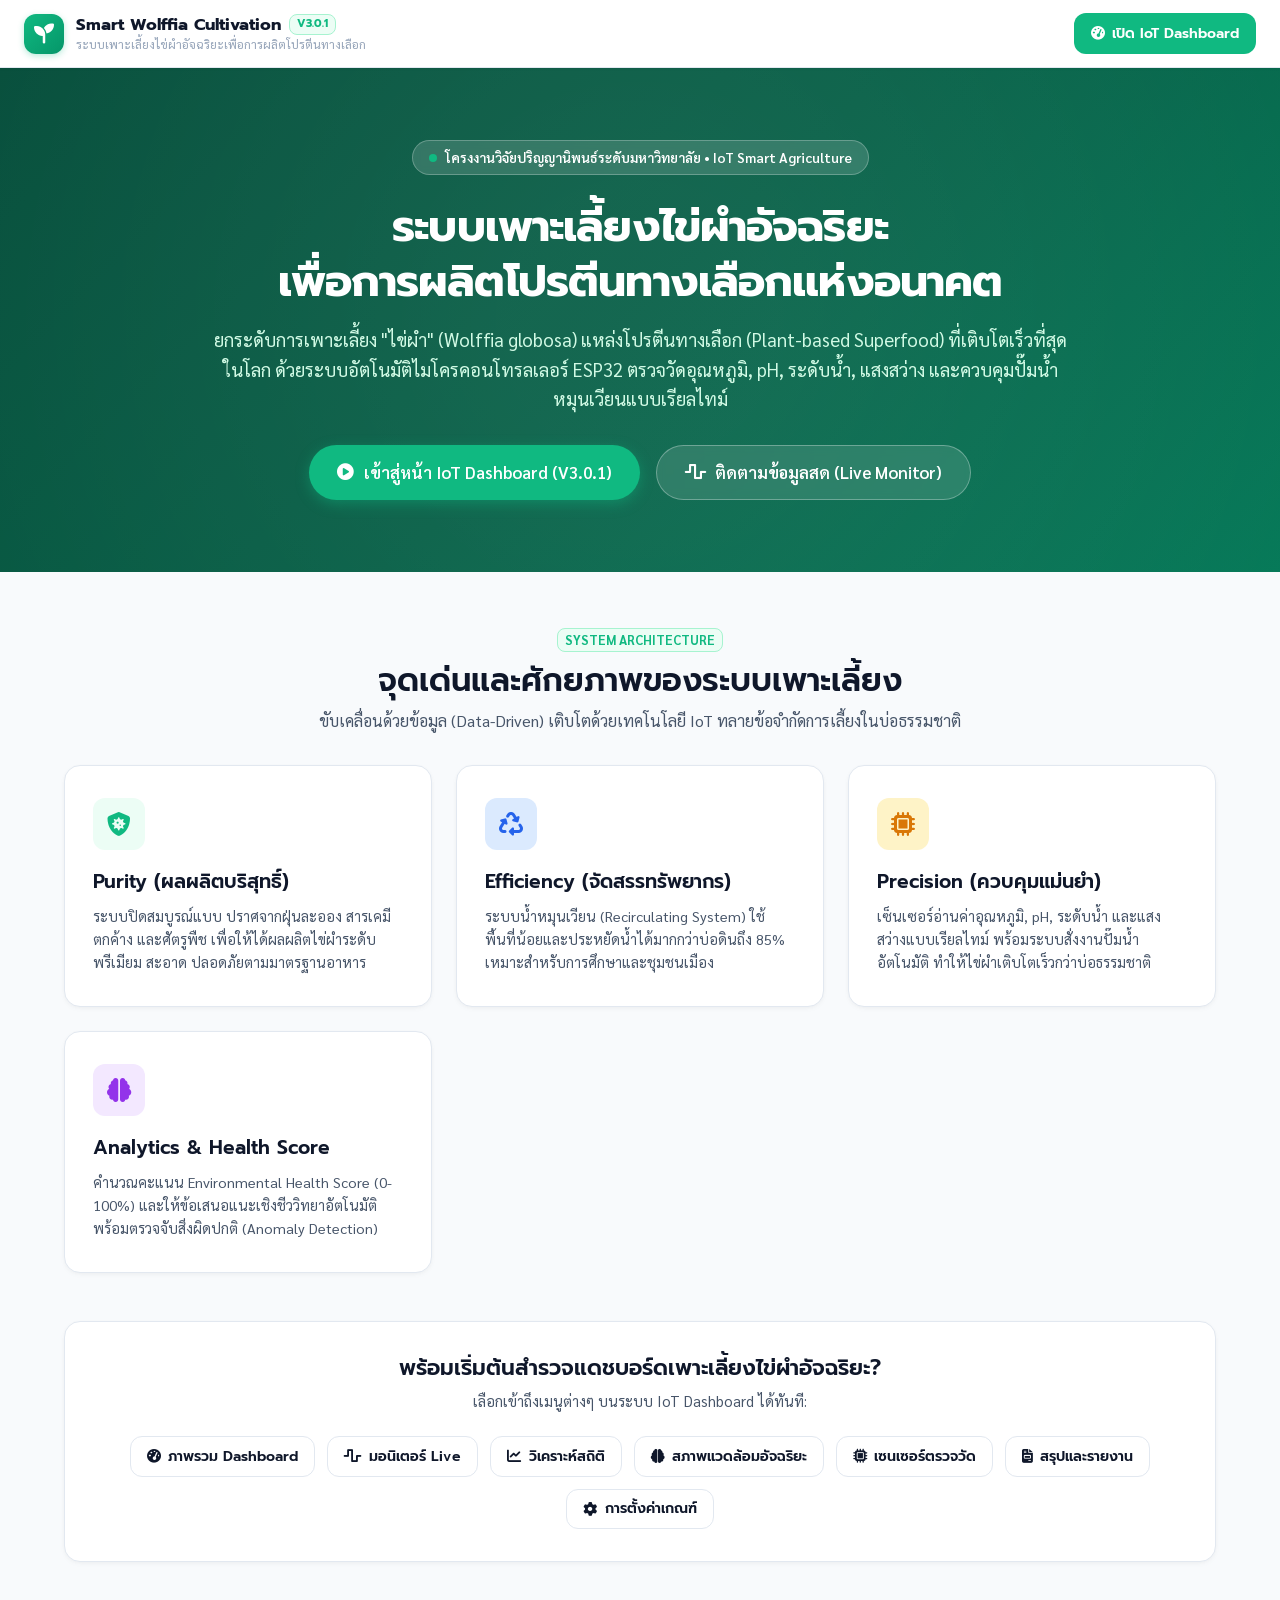
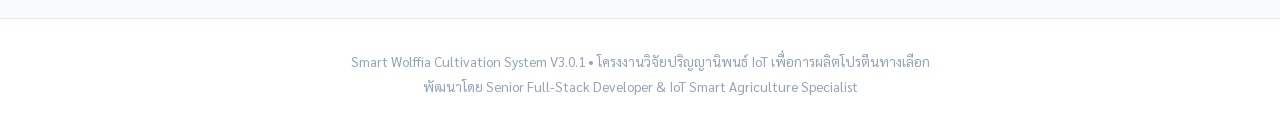
==== index.html @ 6525735d "Add files via upload" ====
<!DOCTYPE html>
<html lang="th">
<head>
  <meta charset="UTF-8">
  <meta name="viewport" content="width=device-width, initial-scale=1.0">
  <title>ระบบเพาะเลี้ยงไข่ผำอัจฉริยะ - Smart Wolffia Cultivation V3.0.1</title>
  <meta name="description" content="ระบบเพาะเลี้ยงไข่ผำอัจฉริยะเพื่อการผลิตโปรตีนทางเลือกแห่งอนาคต โครงงานวิจัยปริญญานิพนธ์ IoT Smart Agriculture">
  
  <!-- Google Fonts: Prompt & Sarabun -->
  <link rel="preconnect" href="https://fonts.googleapis.com">
  <link rel="preconnect" href="https://fonts.gstatic.com" crossorigin>
  <link href="https://fonts.googleapis.com/css2?family=Prompt:wght@300;400;500;600;700&family=Sarabun:wght@300;400;500;600;700&display=swap" rel="stylesheet">
  
  <!-- FontAwesome 6 Icons -->
  <link rel="stylesheet" href="https://cdnjs.cloudflare.com/ajax/libs/font-awesome/6.4.0/css/all.min.css">
  
  <!-- Stylesheets -->
  <link rel="stylesheet" href="styles.css">

  <style>
    .hero-banner {
      background: linear-gradient(135deg, #064e3b 0%, #065f46 50%, #047857 100%);
      color: white;
      padding: 4.5rem 1.5rem;
      text-align: center;
      position: relative;
      overflow: hidden;
    }
    .hero-banner::before {
      content: '';
      position: absolute;
      top: -50%;
      left: -50%;
      width: 200%;
      height: 200%;
      background: radial-gradient(circle, rgba(255,255,255,0.06) 10%, transparent 60%);
      pointer-events: none;
    }
    .hero-content {
      max-width: 860px;
      margin: 0 auto;
      position: relative;
      z-index: 2;
    }
    .hero-badge {
      display: inline-flex;
      align-items: center;
      gap: 0.5rem;
      padding: 0.4rem 1rem;
      border-radius: var(--radius-full);
      background: rgba(255, 255, 255, 0.15);
      backdrop-filter: blur(4px);
      font-size: 0.85rem;
      font-weight: 600;
      margin-bottom: 1.5rem;
      border: 1px solid rgba(255,255,255,0.25);
    }
    .hero-title {
      font-size: 2.75rem;
      font-weight: 700;
      color: white;
      line-height: 1.25;
      margin-bottom: 1rem;
      letter-spacing: -0.02em;
    }
    .hero-subtitle {
      font-size: 1.15rem;
      color: #d1fae5;
      line-height: 1.6;
      margin-bottom: 2rem;
      font-weight: 400;
    }
    .hero-cta-group {
      display: flex;
      justify-content: center;
      gap: 1rem;
      flex-wrap: wrap;
    }
    .btn-hero-primary {
      background-color: #10b981;
      color: white;
      padding: 0.85rem 1.75rem;
      font-size: 1.05rem;
      font-weight: 600;
      border-radius: var(--radius-full);
      text-decoration: none;
      display: inline-flex;
      align-items: center;
      gap: 0.6rem;
      box-shadow: 0 4px 14px rgba(16, 185, 129, 0.4);
      transition: var(--transition-fast);
    }
    .btn-hero-primary:hover {
      background-color: #059669;
      transform: translateY(-2px);
      box-shadow: 0 6px 20px rgba(16, 185, 129, 0.5);
    }
    .btn-hero-secondary {
      background: rgba(255, 255, 255, 0.12);
      color: white;
      padding: 0.85rem 1.75rem;
      font-size: 1.05rem;
      font-weight: 600;
      border-radius: var(--radius-full);
      text-decoration: none;
      display: inline-flex;
      align-items: center;
      gap: 0.6rem;
      border: 1px solid rgba(255,255,255,0.3);
      backdrop-filter: blur(4px);
      transition: var(--transition-fast);
    }
    .btn-hero-secondary:hover {
      background: rgba(255, 255, 255, 0.2);
    }
    .features-section {
      max-width: 1200px;
      margin: 3.5rem auto;
      padding: 0 1.5rem;
    }
    .features-grid {
      display: grid;
      grid-template-columns: repeat(auto-fit, minmax(280px, 1fr));
      gap: 1.5rem;
      margin-top: 2rem;
    }
    .feature-card {
      background: white;
      border: 1px solid var(--border-color);
      border-radius: var(--radius-lg);
      padding: 2rem 1.75rem;
      box-shadow: var(--shadow-card);
      transition: var(--transition-fast);
    }
    .feature-card:hover {
      transform: translateY(-4px);
      box-shadow: var(--shadow-hover);
    }
    .feature-icon {
      width: 52px;
      height: 52px;
      border-radius: var(--radius-md);
      display: flex;
      align-items: center;
      justify-content: center;
      font-size: 1.5rem;
      margin-bottom: 1.25rem;
    }
  </style>
</head>
<body>

  <!-- Navbar -->
  <header class="navbar">
    <div class="nav-container">
      <a href="index.html" class="logo-group">
        <div class="logo-icon-box">
          <i class="fa-solid fa-seedling"></i>
        </div>
        <div class="logo-text-box">
          <h1>
            Smart Wolffia Cultivation
            <span class="badge-version">V3.0.1</span>
          </h1>
          <p>ระบบเพาะเลี้ยงไข่ผำอัจฉริยะเพื่อการผลิตโปรตีนทางเลือก</p>
        </div>
      </a>
      <div class="nav-right-controls">
        <a href="dashboard.html" class="btn btn-primary">
          <i class="fa-solid fa-gauge-high"></i> เปิด IoT Dashboard
        </a>
      </div>
    </div>
  </header>

  <!-- Hero Section -->
  <section class="hero-banner">
    <div class="hero-content">
      <div class="hero-badge">
        <span class="pulse-dot online"></span>
        <span>โครงงานวิจัยปริญญานิพนธ์ระดับมหาวิทยาลัย • IoT Smart Agriculture</span>
      </div>
      <h1 class="hero-title">ระบบเพาะเลี้ยงไข่ผำอัจฉริยะ<br>เพื่อการผลิตโปรตีนทางเลือกแห่งอนาคต</h1>
      <p class="hero-subtitle">
        ยกระดับการเพาะเลี้ยง "ไข่ผำ" (Wolffia globosa) แหล่งโปรตีนทางเลือก (Plant-based Superfood) ที่เติบโตเร็วที่สุดในโลก 
        ด้วยระบบอัตโนมัติไมโครคอนโทรลเลอร์ ESP32 ตรวจวัดอุณหภูมิ, pH, ระดับน้ำ, แสงสว่าง และควบคุมปั๊มน้ำหมุนเวียนแบบเรียลไทม์
      </p>
      <div class="hero-cta-group">
        <a href="dashboard.html" class="btn-hero-primary">
          <i class="fa-solid fa-circle-play"></i> เข้าสู่หน้า IoT Dashboard (V3.0.1)
        </a>
        <a href="dashboard.html#monitoring" class="btn-hero-secondary">
          <i class="fa-solid fa-wave-square"></i> ติดตามข้อมูลสด (Live Monitor)
        </a>
      </div>
    </div>
  </section>

  <!-- Project Highlights -->
  <section class="features-section">
    <div style="text-align:center; max-width:700px; margin:0 auto">
      <span class="badge-version" style="font-size:0.8rem">SYSTEM ARCHITECTURE</span>
      <h2 style="font-size:2rem; margin-top:0.5rem">จุดเด่นและศักยภาพของระบบเพาะเลี้ยง</h2>
      <p style="color:var(--text-secondary); margin-top:0.5rem">ขับเคลื่อนด้วยข้อมูล (Data-Driven) เติบโตด้วยเทคโนโลยี IoT ทลายข้อจำกัดการเลี้ยงในบ่อธรรมชาติ</p>
    </div>

    <div class="features-grid">
      
      <!-- Card 1 -->
      <div class="feature-card">
        <div class="feature-icon" style="background:#ecfdf5; color:#10b981">
          <i class="fa-solid fa-shield-virus"></i>
        </div>
        <h3 style="font-size:1.2rem; margin-bottom:0.6rem">Purity (ผลผลิตบริสุทธิ์)</h3>
        <p style="font-size:0.9rem; color:var(--text-secondary); line-height:1.6">
          ระบบปิดสมบูรณ์แบบ ปราศจากฝุ่นละออง สารเคมีตกค้าง และศัตรูพืช เพื่อให้ได้ผลผลิตไข่ผำระดับพรีเมียม สะอาด ปลอดภัยตามมาตรฐานอาหาร
        </p>
      </div>

      <!-- Card 2 -->
      <div class="feature-card">
        <div class="feature-icon" style="background:#dbeafe; color:#2563eb">
          <i class="fa-solid fa-recycle"></i>
        </div>
        <h3 style="font-size:1.2rem; margin-bottom:0.6rem">Efficiency (จัดสรรทรัพยากร)</h3>
        <p style="font-size:0.9rem; color:var(--text-secondary); line-height:1.6">
          ระบบน้ำหมุนเวียน (Recirculating System) ใช้พื้นที่น้อยและประหยัดน้ำได้มากกว่าบ่อดินถึง 85% เหมาะสำหรับการศึกษาและชุมชนเมือง
        </p>
      </div>

      <!-- Card 3 -->
      <div class="feature-card">
        <div class="feature-icon" style="background:#fef3c7; color:#d97706">
          <i class="fa-solid fa-microchip"></i>
        </div>
        <h3 style="font-size:1.2rem; margin-bottom:0.6rem">Precision (ควบคุมแม่นยำ)</h3>
        <p style="font-size:0.9rem; color:var(--text-secondary); line-height:1.6">
          เซ็นเซอร์อ่านค่าอุณหภูมิ, pH, ระดับน้ำ และแสงสว่างแบบเรียลไทม์ พร้อมระบบสั่งงานปั๊มน้ำอัตโนมัติ ทำให้ไข่ผำเติบโตเร็วกว่าบ่อธรรมชาติ
        </p>
      </div>

      <!-- Card 4 -->
      <div class="feature-card">
        <div class="feature-icon" style="background:#f3e8ff; color:#9333ea">
          <i class="fa-solid fa-brain"></i>
        </div>
        <h3 style="font-size:1.2rem; margin-bottom:0.6rem">Analytics & Health Score</h3>
        <p style="font-size:0.9rem; color:var(--text-secondary); line-height:1.6">
          คำนวณคะแนน Environmental Health Score (0-100%) และให้ข้อเสนอแนะเชิงชีววิทยาอัตโนมัติ พร้อมตรวจจับสิ่งผิดปกติ (Anomaly Detection)
        </p>
      </div>

    </div>

    <!-- Quick Navigation Hub -->
    <div class="card" style="margin-top:3rem; padding:2rem; text-align:center">
      <h3 style="font-size:1.35rem; margin-bottom:0.5rem">พร้อมเริ่มต้นสำรวจแดชบอร์ดเพาะเลี้ยงไข่ผำอัจฉริยะ?</h3>
      <p style="color:var(--text-secondary); font-size:0.92rem; margin-bottom:1.5rem">
        เลือกเข้าถึงเมนูต่างๆ บนระบบ IoT Dashboard ได้ทันที:
      </p>
      <div style="display:flex; justify-content:center; gap:0.75rem; flex-wrap:wrap">
        <a href="dashboard.html#dashboard" class="btn btn-outline"><i class="fa-solid fa-gauge-high"></i> ภาพรวม Dashboard</a>
        <a href="dashboard.html#monitoring" class="btn btn-outline"><i class="fa-solid fa-wave-square"></i> มอนิเตอร์ Live</a>
        <a href="dashboard.html#statistics" class="btn btn-outline"><i class="fa-solid fa-chart-line"></i> วิเคราะห์สถิติ</a>
        <a href="dashboard.html#analytics" class="btn btn-outline"><i class="fa-solid fa-brain"></i> สภาพแวดล้อมอัจฉริยะ</a>
        <a href="dashboard.html#sensors" class="btn btn-outline"><i class="fa-solid fa-microchip"></i> เซนเซอร์ตรวจวัด</a>
        <a href="dashboard.html#reports" class="btn btn-outline"><i class="fa-solid fa-file-invoice"></i> สรุปและรายงาน</a>
        <a href="dashboard.html#settings" class="btn btn-outline"><i class="fa-solid fa-gear"></i> การตั้งค่าเกณฑ์</a>
      </div>
    </div>
  </section>

  <!-- Footer -->
  <footer style="background:var(--bg-surface); border-top:1px solid var(--border-color); padding:2rem 1.5rem; text-align:center; color:var(--text-muted); font-size:0.85rem">
    <p>Smart Wolffia Cultivation System V3.0.1 • โครงงานวิจัยปริญญานิพนธ์ IoT เพื่อการผลิตโปรตีนทางเลือก</p>
    <p style="margin-top:0.25rem">พัฒนาโดย Senior Full-Stack Developer & IoT Smart Agriculture Specialist</p>
  </footer>

</body>
</html>
---- styles.css ----
/* ==========================================================================
   Smart Wolffia Cultivation System V3.0.1 - IoT Dashboard Design System
   Modern IoT Smart Agriculture, Clean, Minimal, Fresh, Professional
   ========================================================================== */

@import url('https://fonts.googleapis.com/css2?family=Prompt:wght@300;400;500;600;700&family=Sarabun:wght@300;400;500;600;700&display=swap');

:root {
  /* Neutral Background & Cards */
  --bg-body: #f8fafc;
  --bg-surface: #ffffff;
  --bg-surface-subtle: #f1f5f9;
  --bg-surface-hover: #f8fafc;

  /* Brand Colors - Eco Smart Agriculture */
  --primary: #10b981;        /* Emerald 500 */
  --primary-hover: #059669;  /* Emerald 600 */
  --primary-light: #ecfdf5;  /* Emerald 50 */
  --primary-border: #a7f3d0;

  /* Color Semantics */
  --color-normal: #10b981;   /* Green = Normal / Optimal / Online */
  --color-normal-bg: #ecfdf5;
  --color-normal-border: #a7f3d0;

  --color-warning: #f59e0b;  /* Amber/Orange = Warning / Surveillance */
  --color-warning-bg: #fffbeb;
  --color-warning-border: #fde68a;

  --color-critical: #ef4444; /* Red = Critical / Offline */
  --color-critical-bg: #fef2f2;
  --color-critical-border: #fecaca;

  --color-info: #3b82f6;     /* Blue = Info / Telemetry / Device */
  --color-info-bg: #eff6ff;
  --color-info-border: #bfdbfe;

  --color-purple: #8b5cf6;
  --color-purple-bg: #f5f3ff;

  /* Typography */
  --text-main: #0f172a;      /* Slate 900 */
  --text-secondary: #475569; /* Slate 600 */
  --text-muted: #94a3b8;     /* Slate 400 */
  --text-inverse: #ffffff;

  /* Borders & Shadows */
  --border-color: #e2e8f0;   /* Slate 200 */
  --border-focus: #3b82f6;
  --radius-sm: 8px;
  --radius-md: 12px;
  --radius-lg: 16px;
  --radius-full: 9999px;

  --shadow-subtle: 0 1px 3px 0 rgba(0, 0, 0, 0.05), 0 1px 2px -1px rgba(0, 0, 0, 0.05);
  --shadow-card: 0 2px 6px -1px rgba(0, 0, 0, 0.04), 0 1px 4px -1px rgba(0, 0, 0, 0.03);
  --shadow-hover: 0 8px 16px -4px rgba(0, 0, 0, 0.06), 0 4px 6px -2px rgba(0, 0, 0, 0.03);

  /* Font Families */
  --font-heading: 'Prompt', -apple-system, BlinkMacSystemFont, 'Segoe UI', Roboto, sans-serif;
  --font-body: 'Sarabun', 'Prompt', -apple-system, BlinkMacSystemFont, 'Segoe UI', Roboto, sans-serif;

  /* Sidebar */
  --sidebar-width: 260px;
  --header-height: 68px;

  --transition-fast: 0.15s ease;
  --transition-normal: 0.25s cubic-bezier(0.4, 0, 0.2, 1);
}

/* Reset */
*, *::before, *::after {
  box-sizing: border-box;
  margin: 0;
  padding: 0;
}

body {
  font-family: var(--font-body);
  background-color: var(--bg-body);
  color: var(--text-main);
  min-height: 100vh;
  line-height: 1.5;
  -webkit-font-smoothing: antialiased;
}

/* Scrollbars */
::-webkit-scrollbar {
  width: 6px;
  height: 6px;
}
::-webkit-scrollbar-track {
  background: var(--bg-body);
}
::-webkit-scrollbar-thumb {
  background: #cbd5e1;
  border-radius: var(--radius-full);
}
::-webkit-scrollbar-thumb:hover {
  background: #94a3b8;
}

/* Typography Scale */
h1, h2, h3, h4, h5, h6 {
  font-family: var(--font-heading);
  font-weight: 600;
  color: var(--text-main);
  line-height: 1.3;
}

/* Top Navigation Bar */
.navbar {
  position: sticky;
  top: 0;
  height: var(--header-height);
  background-color: var(--bg-surface);
  border-bottom: 1px solid var(--border-color);
  box-shadow: var(--shadow-subtle);
  z-index: 100;
}

.nav-container {
  max-width: 100%;
  height: 100%;
  display: flex;
  align-items: center;
  justify-content: space-between;
  padding: 0 1.5rem;
}

.logo-group {
  display: flex;
  align-items: center;
  gap: 0.75rem;
  text-decoration: none;
}

.logo-icon-box {
  width: 40px;
  height: 40px;
  border-radius: var(--radius-md);
  background: linear-gradient(135deg, #10b981 0%, #059669 100%);
  display: flex;
  align-items: center;
  justify-content: center;
  color: white;
  font-size: 1.25rem;
  box-shadow: 0 2px 6px rgba(16, 185, 129, 0.3);
}

.logo-text-box h1 {
  font-size: 1.05rem;
  font-weight: 700;
  color: var(--text-main);
  display: flex;
  align-items: center;
  gap: 0.5rem;
}

.logo-text-box p {
  font-size: 0.75rem;
  color: var(--text-muted);
}

.badge-version {
  font-size: 0.68rem;
  font-weight: 700;
  padding: 0.15rem 0.45rem;
  border-radius: var(--radius-sm);
  background-color: var(--primary-light);
  color: var(--primary);
  border: 1px solid var(--primary-border);
}

.nav-right-controls {
  display: flex;
  align-items: center;
  gap: 1rem;
}

/* Toggle Demo / Live Switch */
.mode-toggle-group {
  display: flex;
  align-items: center;
  background-color: var(--bg-surface-subtle);
  border: 1px solid var(--border-color);
  border-radius: var(--radius-full);
  padding: 0.25rem;
  gap: 0.25rem;
}

.mode-btn {
  display: flex;
  align-items: center;
  gap: 0.4rem;
  padding: 0.35rem 0.75rem;
  font-size: 0.78rem;
  font-weight: 600;
  font-family: var(--font-heading);
  border-radius: var(--radius-full);
  border: none;
  background: transparent;
  color: var(--text-secondary);
  cursor: pointer;
  transition: var(--transition-fast);
}

.mode-btn.active.mode-demo {
  background-color: var(--color-warning);
  color: white;
  box-shadow: 0 2px 4px rgba(245, 158, 11, 0.25);
}

.mode-btn.active.mode-live {
  background-color: var(--color-normal);
  color: white;
  box-shadow: 0 2px 4px rgba(16, 185, 129, 0.25);
}

.pulse-dot {
  width: 8px;
  height: 8px;
  border-radius: 50%;
  display: inline-block;
}
.pulse-dot.online {
  background-color: #10b981;
  box-shadow: 0 0 0 0 rgba(16, 185, 129, 0.7);
  animation: pulseGreen 2s infinite;
}
.pulse-dot.demo {
  background-color: #f59e0b;
}

@keyframes pulseGreen {
  0% { transform: scale(0.95); box-shadow: 0 0 0 0 rgba(16, 185, 129, 0.7); }
  70% { transform: scale(1); box-shadow: 0 0 0 8px rgba(16, 185, 129, 0); }
  100% { transform: scale(0.95); box-shadow: 0 0 0 0 rgba(16, 185, 129, 0); }
}

.nav-time-badge {
  display: flex;
  align-items: center;
  gap: 0.5rem;
  font-size: 0.8rem;
  color: var(--text-secondary);
  padding: 0.4rem 0.8rem;
  background-color: var(--bg-surface-subtle);
  border-radius: var(--radius-md);
  border: 1px solid var(--border-color);
}

.mobile-menu-toggle {
  display: none;
  background: none;
  border: 1px solid var(--border-color);
  padding: 0.5rem;
  border-radius: var(--radius-md);
  font-size: 1.1rem;
  color: var(--text-main);
  cursor: pointer;
}

/* Dashboard Layout Grid */
.dashboard-grid {
  display: flex;
  min-height: calc(100vh - var(--header-height));
  width: 100%;
}

/* Sidebar Navigation */
.dashboard-sidebar {
  width: var(--sidebar-width);
  background-color: var(--bg-surface);
  border-right: 1px solid var(--border-color);
  flex-shrink: 0;
  display: flex;
  flex-direction: column;
  justify-content: space-between;
  padding: 1.25rem 0.75rem;
  height: calc(100vh - var(--header-height));
  position: sticky;
  top: var(--header-height);
  overflow-y: auto;
}

.sidebar-heading {
  font-size: 0.68rem;
  font-weight: 700;
  text-transform: uppercase;
  letter-spacing: 0.05em;
  color: var(--text-muted);
  padding: 0.5rem 0.75rem 0.25rem;
}

.dashboard-menu {
  list-style: none;
  display: flex;
  flex-direction: column;
  gap: 0.25rem;
}

.dashboard-menu-item {
  display: flex;
  align-items: center;
  gap: 0.75rem;
  padding: 0.65rem 0.85rem;
  border-radius: var(--radius-md);
  font-size: 0.88rem;
  font-weight: 500;
  color: var(--text-secondary);
  cursor: pointer;
  transition: var(--transition-fast);
  text-decoration: none;
  user-select: none;
}

.dashboard-menu-item i {
  font-size: 1rem;
  width: 20px;
  text-align: center;
  color: var(--text-muted);
  transition: var(--transition-fast);
}

.dashboard-menu-item:hover {
  background-color: var(--bg-surface-subtle);
  color: var(--text-main);
}

.dashboard-menu-item:hover i {
  color: var(--primary);
}

.dashboard-menu-item.active {
  background-color: var(--primary-light);
  color: var(--primary-hover);
  font-weight: 600;
}

.dashboard-menu-item.active i {
  color: var(--primary);
}

.sidebar-device-widget {
  margin-top: 1rem;
  padding: 0.85rem;
  background-color: var(--bg-surface-subtle);
  border-radius: var(--radius-md);
  border: 1px solid var(--border-color);
  font-size: 0.75rem;
}

.sidebar-device-widget .widget-title {
  font-weight: 600;
  color: var(--text-main);
  display: flex;
  align-items: center;
  justify-content: space-between;
  margin-bottom: 0.35rem;
}

/* Main Content Area */
.dashboard-main {
  flex-grow: 1;
  padding: 1.5rem 2rem;
  overflow-y: auto;
  max-width: calc(100vw - var(--sidebar-width));
}

.dashboard-section {
  animation: fadeIn 0.2s ease-in-out;
}

@keyframes fadeIn {
  from { opacity: 0; transform: translateY(4px); }
  to { opacity: 1; transform: translateY(0); }
}

/* Section Header */
.dashboard-header-bar {
  display: flex;
  align-items: center;
  justify-content: space-between;
  margin-bottom: 1.5rem;
  flex-wrap: wrap;
  gap: 1rem;
}

.header-title-box h2 {
  font-size: 1.45rem;
  font-weight: 700;
  display: flex;
  align-items: center;
  gap: 0.6rem;
}

.header-title-box p {
  color: var(--text-secondary);
  font-size: 0.88rem;
  margin-top: 0.15rem;
}

.header-actions {
  display: flex;
  align-items: center;
  gap: 0.75rem;
}

/* Reusable Buttons */
.btn {
  display: inline-flex;
  align-items: center;
  gap: 0.45rem;
  padding: 0.55rem 1rem;
  font-size: 0.88rem;
  font-weight: 600;
  font-family: var(--font-heading);
  border-radius: var(--radius-md);
  cursor: pointer;
  transition: var(--transition-fast);
  border: 1px solid transparent;
  text-decoration: none;
}

.btn-primary {
  background-color: var(--primary);
  color: white;
}
.btn-primary:hover {
  background-color: var(--primary-hover);
  box-shadow: 0 2px 6px rgba(16, 185, 129, 0.3);
}

.btn-outline {
  background-color: var(--bg-surface);
  border-color: var(--border-color);
  color: var(--text-main);
}
.btn-outline:hover {
  background-color: var(--bg-surface-subtle);
  border-color: #cbd5e1;
}

.btn-danger {
  background-color: var(--color-critical);
  color: white;
}
.btn-danger:hover {
  background-color: #dc2626;
}

.btn-sm {
  padding: 0.35rem 0.65rem;
  font-size: 0.78rem;
}

/* Card Styles */
.card {
  background-color: var(--bg-surface);
  border: 1px solid var(--border-color);
  border-radius: var(--radius-lg);
  padding: 1.25rem 1.5rem;
  box-shadow: var(--shadow-card);
  transition: var(--transition-fast);
}

.card:hover {
  box-shadow: var(--shadow-hover);
}

.card-header {
  display: flex;
  align-items: center;
  justify-content: space-between;
  margin-bottom: 1rem;
  padding-bottom: 0.5rem;
  border-bottom: 1px solid #f1f5f9;
}

.card-title {
  font-size: 1.05rem;
  font-weight: 600;
  display: flex;
  align-items: center;
  gap: 0.5rem;
  color: var(--text-main);
}

/* Sensor Overview Cards (4 Columns) */
.sensor-grid-4 {
  display: grid;
  grid-template-columns: repeat(4, 1fr);
  gap: 1.25rem;
  margin-bottom: 1.5rem;
}

.sensor-card {
  background-color: var(--bg-surface);
  border: 1px solid var(--border-color);
  border-radius: var(--radius-lg);
  padding: 1.25rem;
  box-shadow: var(--shadow-card);
  position: relative;
  overflow: hidden;
  transition: var(--transition-fast);
}

.sensor-card:hover {
  transform: translateY(-2px);
  box-shadow: var(--shadow-hover);
}

.sensor-card-top {
  display: flex;
  align-items: flex-start;
  justify-content: space-between;
  margin-bottom: 0.75rem;
}

.sensor-icon-wrapper {
  width: 44px;
  height: 44px;
  border-radius: var(--radius-md);
  display: flex;
  align-items: center;
  justify-content: center;
  font-size: 1.2rem;
}

.sensor-icon-temp {
  background-color: #fee2e2;
  color: #ef4444;
}
.sensor-icon-ph {
  background-color: #e0e7ff;
  color: #6366f1;
}
.sensor-icon-water {
  background-color: #dbeafe;
  color: #2563eb;
}
.sensor-icon-light {
  background-color: #fef3c7;
  color: #d97706;
}

.status-badge {
  font-size: 0.72rem;
  font-weight: 600;
  padding: 0.2rem 0.55rem;
  border-radius: var(--radius-full);
  display: inline-flex;
  align-items: center;
  gap: 0.3rem;
}

.status-badge.normal {
  background-color: var(--color-normal-bg);
  color: var(--color-normal);
  border: 1px solid var(--color-normal-border);
}
.status-badge.warning {
  background-color: var(--color-warning-bg);
  color: var(--color-warning);
  border: 1px solid var(--color-warning-border);
}
.status-badge.critical {
  background-color: var(--color-critical-bg);
  color: var(--color-critical);
  border: 1px solid var(--color-critical-border);
}

.sensor-label {
  font-size: 0.82rem;
  color: var(--text-secondary);
  font-weight: 500;
}

.sensor-value-group {
  display: flex;
  align-items: baseline;
  gap: 0.35rem;
  margin-top: 0.25rem;
}

.sensor-value {
  font-family: var(--font-heading);
  font-size: 1.95rem;
  font-weight: 700;
  color: var(--text-main);
  letter-spacing: -0.02em;
}

.sensor-unit {
  font-size: 0.95rem;
  font-weight: 500;
  color: var(--text-muted);
}

.sensor-footer {
  display: flex;
  align-items: center;
  justify-content: space-between;
  margin-top: 0.75rem;
  padding-top: 0.65rem;
  border-top: 1px solid var(--bg-surface-subtle);
  font-size: 0.75rem;
}

.mini-trend {
  display: flex;
  align-items: center;
  gap: 0.25rem;
  font-weight: 600;
}
.mini-trend.up { color: #10b981; }
.mini-trend.down { color: #3b82f6; }
.mini-trend.warning { color: #f59e0b; }

.optimal-range-text {
  color: var(--text-muted);
}

/* Charts Grid */
.charts-grid-2 {
  display: grid;
  grid-template-columns: repeat(2, 1fr);
  gap: 1.25rem;
  margin-bottom: 1.5rem;
}

.chart-card {
  background-color: var(--bg-surface);
  border: 1px solid var(--border-color);
  border-radius: var(--radius-lg);
  padding: 1.25rem;
  box-shadow: var(--shadow-card);
}

.chart-header {
  display: flex;
  align-items: center;
  justify-content: space-between;
  margin-bottom: 1rem;
}

.chart-title {
  font-size: 0.95rem;
  font-weight: 600;
  color: var(--text-main);
  display: flex;
  align-items: center;
  gap: 0.4rem;
}

.chart-canvas-wrapper {
  position: relative;
  width: 100%;
  height: 250px;
}

/* Bottom Grid for Dashboard */
.bottom-grid-2 {
  display: grid;
  grid-template-columns: 1fr 1fr;
  gap: 1.25rem;
}

/* System Status Overview */
.system-status-list {
  display: flex;
  flex-direction: column;
  gap: 0.75rem;
}

.status-row-item {
  display: flex;
  align-items: center;
  justify-content: space-between;
  padding: 0.75rem;
  background-color: var(--bg-surface-subtle);
  border-radius: var(--radius-md);
  border: 1px solid var(--border-color);
}

.status-row-left {
  display: flex;
  align-items: center;
  gap: 0.6rem;
  font-size: 0.85rem;
  font-weight: 500;
}

.status-row-right {
  display: flex;
  align-items: center;
  gap: 0.4rem;
  font-size: 0.85rem;
  font-weight: 600;
}

/* Activity Feed */
.activity-feed {
  display: flex;
  flex-direction: column;
  gap: 0.65rem;
}

.activity-item {
  display: flex;
  align-items: flex-start;
  gap: 0.65rem;
  padding: 0.65rem;
  border-radius: var(--radius-md);
  background-color: var(--bg-surface-subtle);
  font-size: 0.82rem;
}

.activity-dot {
  width: 8px;
  height: 8px;
  border-radius: 50%;
  background-color: var(--primary);
  margin-top: 0.4rem;
  flex-shrink: 0;
}

.activity-dot.telemetry { background-color: var(--color-info); }
.activity-dot.cloud { background-color: var(--color-purple); }
.activity-dot.warning { background-color: var(--color-warning); }
.activity-dot.critical { background-color: var(--color-critical); }

.activity-content {
  flex-grow: 1;
}

.activity-time {
  font-size: 0.72rem;
  color: var(--text-muted);
}

/* Circular Gauge & Monitoring Widgets */
.gauge-grid-4 {
  display: grid;
  grid-template-columns: repeat(4, 1fr);
  gap: 1.25rem;
  margin-bottom: 1.5rem;
}

.gauge-card {
  background-color: var(--bg-surface);
  border: 1px solid var(--border-color);
  border-radius: var(--radius-lg);
  padding: 1.5rem 1rem;
  text-align: center;
  box-shadow: var(--shadow-card);
}

.gauge-circle-container {
  width: 130px;
  height: 130px;
  margin: 0 auto 0.75rem;
  position: relative;
  display: flex;
  align-items: center;
  justify-content: center;
}

.gauge-inner-text {
  position: absolute;
  text-align: center;
}

.gauge-inner-val {
  font-size: 1.5rem;
  font-weight: 700;
  font-family: var(--font-heading);
}

.gauge-inner-label {
  font-size: 0.72rem;
  color: var(--text-muted);
}

/* History / Data Management Table & Filter */
.filter-bar {
  display: flex;
  align-items: center;
  gap: 0.75rem;
  background-color: var(--bg-surface);
  padding: 1rem 1.25rem;
  border-radius: var(--radius-lg);
  border: 1px solid var(--border-color);
  box-shadow: var(--shadow-subtle);
  margin-bottom: 1.25rem;
  flex-wrap: wrap;
}

.filter-group {
  display: flex;
  align-items: center;
  gap: 0.5rem;
}

.filter-label {
  font-size: 0.8rem;
  font-weight: 600;
  color: var(--text-secondary);
}

.form-select, .form-input {
  padding: 0.45rem 0.75rem;
  font-size: 0.82rem;
  font-family: var(--font-body);
  border-radius: var(--radius-md);
  border: 1px solid var(--border-color);
  background-color: var(--bg-surface);
  color: var(--text-main);
  outline: none;
}

.form-select:focus, .form-input:focus {
  border-color: var(--primary);
  box-shadow: 0 0 0 2px rgba(16, 185, 129, 0.15);
}

.search-input-box {
  position: relative;
  flex-grow: 1;
  min-width: 180px;
}

.search-input-box i {
  position: absolute;
  left: 0.75rem;
  top: 50%;
  transform: translateY(-50%);
  color: var(--text-muted);
  font-size: 0.85rem;
}

.search-input-box input {
  width: 100%;
  padding-left: 2.2rem;
}

/* Tables */
.table-container {
  background-color: var(--bg-surface);
  border: 1px solid var(--border-color);
  border-radius: var(--radius-lg);
  box-shadow: var(--shadow-card);
  overflow-x: auto;
}

.custom-table {
  width: 100%;
  border-collapse: collapse;
  font-size: 0.85rem;
}

.custom-table th {
  background-color: var(--bg-surface-subtle);
  color: var(--text-secondary);
  font-weight: 600;
  text-align: left;
  padding: 0.85rem 1rem;
  border-bottom: 1px solid var(--border-color);
  font-family: var(--font-heading);
}

.custom-table td {
  padding: 0.85rem 1rem;
  border-bottom: 1px solid #f1f5f9;
  color: var(--text-main);
  vertical-align: middle;
}

.custom-table tr:hover td {
  background-color: #f8fafc;
}

.pagination-bar {
  display: flex;
  align-items: center;
  justify-content: space-between;
  padding: 0.85rem 1.25rem;
  border-top: 1px solid var(--border-color);
  background-color: var(--bg-surface);
  font-size: 0.82rem;
  color: var(--text-secondary);
}

.pagination-controls {
  display: flex;
  align-items: center;
  gap: 0.35rem;
}

.page-btn {
  padding: 0.3rem 0.65rem;
  border: 1px solid var(--border-color);
  background: white;
  border-radius: var(--radius-sm);
  cursor: pointer;
  font-size: 0.8rem;
}

.page-btn.active {
  background-color: var(--primary);
  color: white;
  border-color: var(--primary);
}

/* Statistics View Cards */
.stats-metric-grid {
  display: grid;
  grid-template-columns: repeat(4, 1fr);
  gap: 1.25rem;
  margin-bottom: 1.5rem;
}

.stat-metric-card {
  background-color: var(--bg-surface);
  border: 1px solid var(--border-color);
  border-radius: var(--radius-lg);
  padding: 1.25rem;
  box-shadow: var(--shadow-card);
}

.stat-metric-header {
  font-size: 0.85rem;
  font-weight: 600;
  color: var(--text-secondary);
  margin-bottom: 0.5rem;
  display: flex;
  align-items: center;
  justify-content: space-between;
}

.stat-values-list {
  display: flex;
  flex-direction: column;
  gap: 0.35rem;
  font-size: 0.82rem;
}

.stat-val-item {
  display: flex;
  justify-content: space-between;
  padding: 0.25rem 0;
  border-bottom: 1px dashed #f1f5f9;
}

.stat-spark-wrapper {
  height: 60px;
  margin-top: 0.75rem;
}

/* Health Score Widget */
.health-score-card {
  background: linear-gradient(135deg, #ffffff 0%, #f0fdf4 100%);
  border: 1px solid var(--primary-border);
  border-radius: var(--radius-lg);
  padding: 1.75rem;
  display: flex;
  align-items: center;
  gap: 2rem;
  box-shadow: var(--shadow-card);
  margin-bottom: 1.5rem;
}

.health-radial-box {
  width: 120px;
  height: 120px;
  border-radius: 50%;
  background: conic-gradient(#10b981 var(--score-angle, 90%), #e2e8f0 0deg);
  display: flex;
  align-items: center;
  justify-content: center;
  position: relative;
  flex-shrink: 0;
  box-shadow: 0 4px 10px rgba(16, 185, 129, 0.2);
}

.health-radial-inner {
  width: 96px;
  height: 96px;
  border-radius: 50%;
  background-color: white;
  display: flex;
  flex-direction: column;
  align-items: center;
  justify-content: center;
}

.health-radial-score {
  font-size: 1.75rem;
  font-weight: 800;
  font-family: var(--font-heading);
  color: var(--primary);
  line-height: 1;
}

.health-radial-unit {
  font-size: 0.7rem;
  color: var(--text-muted);
}

.health-info-box {
  flex-grow: 1;
}

.health-status-badge {
  display: inline-block;
  font-size: 0.85rem;
  font-weight: 700;
  padding: 0.25rem 0.75rem;
  border-radius: var(--radius-full);
  background-color: var(--primary-light);
  color: var(--primary-hover);
  margin-bottom: 0.4rem;
}

.health-breakdown-bar {
  display: grid;
  grid-template-columns: repeat(4, 1fr);
  gap: 0.75rem;
  margin-top: 1rem;
}

.health-sub-metric {
  background: white;
  padding: 0.5rem 0.75rem;
  border-radius: var(--radius-md);
  border: 1px solid var(--border-color);
  font-size: 0.75rem;
}

/* Control Panel */
.control-grid-2 {
  display: grid;
  grid-template-columns: 1.2fr 1fr;
  gap: 1.5rem;
  margin-bottom: 1.5rem;
}

.pump-switch-box {
  display: flex;
  align-items: center;
  justify-content: space-between;
  padding: 1.5rem;
  background-color: var(--bg-surface-subtle);
  border-radius: var(--radius-lg);
  border: 1px solid var(--border-color);
  margin-bottom: 1.25rem;
}

/* Switch Toggle Styling */
.switch-ui {
  position: relative;
  display: inline-block;
  width: 60px;
  height: 34px;
}

.switch-ui input {
  opacity: 0;
  width: 0;
  height: 0;
}

.slider-ui {
  position: absolute;
  cursor: pointer;
  top: 0; left: 0; right: 0; bottom: 0;
  background-color: #cbd5e1;
  transition: 0.3s cubic-bezier(0.4, 0, 0.2, 1);
  border-radius: 34px;
}

.slider-ui:before {
  position: absolute;
  content: "";
  height: 26px;
  width: 26px;
  left: 4px;
  bottom: 4px;
  background-color: white;
  transition: 0.3s cubic-bezier(0.4, 0, 0.2, 1);
  border-radius: 50%;
  box-shadow: 0 2px 4px rgba(0,0,0,0.2);
}

input:checked + .slider-ui {
  background-color: var(--color-info);
}

input:checked + .slider-ui:before {
  transform: translateX(26px);
}

/* Animated Pump Icon */
.pump-anim-container {
  width: 70px;
  height: 70px;
  border-radius: 50%;
  background-color: #e0f2fe;
  display: flex;
  align-items: center;
  justify-content: center;
  font-size: 2rem;
  color: #0284c7;
}

.pump-anim-container.running i {
  animation: spinImpeller 1.5s linear infinite;
}

@keyframes spinImpeller {
  100% { transform: rotate(360deg); }
}

/* Auto Mode Visualizer Flowchart */
.rule-visualizer {
  display: flex;
  flex-direction: column;
  gap: 0.75rem;
  margin-top: 1rem;
}

.rule-node {
  padding: 0.85rem 1.1rem;
  border-radius: var(--radius-md);
  background-color: white;
  border: 1px solid var(--border-color);
  display: flex;
  align-items: center;
  justify-content: space-between;
  font-size: 0.85rem;
  position: relative;
}

.rule-node.active-condition {
  border-color: var(--primary);
  background-color: #f0fdf4;
  box-shadow: 0 0 0 1px var(--primary);
}

/* Alerts Feed & Timeline */
.alert-counter-grid {
  display: grid;
  grid-template-columns: repeat(3, 1fr);
  gap: 1rem;
  margin-bottom: 1.25rem;
}

.alert-counter-card {
  padding: 1rem;
  border-radius: var(--radius-md);
  border: 1px solid var(--border-color);
  display: flex;
  align-items: center;
  gap: 0.85rem;
  background-color: white;
}

.alert-counter-num {
  font-size: 1.75rem;
  font-weight: 700;
  font-family: var(--font-heading);
}

.alert-item-card {
  display: flex;
  align-items: flex-start;
  justify-content: space-between;
  padding: 1rem 1.25rem;
  border-radius: var(--radius-md);
  border: 1px solid var(--border-color);
  background-color: white;
  margin-bottom: 0.75rem;
  gap: 1rem;
}

.alert-item-card.critical {
  border-left: 4px solid var(--color-critical);
}
.alert-item-card.warning {
  border-left: 4px solid var(--color-warning);
}
.alert-item-card.resolved {
  border-left: 4px solid var(--color-normal);
  opacity: 0.75;
}

/* Toast Notifications */
.toast-container {
  position: fixed;
  bottom: 1.5rem;
  right: 1.5rem;
  z-index: 1000;
  display: flex;
  flex-direction: column;
  gap: 0.6rem;
}

.toast {
  min-width: 280px;
  max-width: 380px;
  background: white;
  border: 1px solid var(--border-color);
  box-shadow: var(--shadow-hover);
  border-radius: var(--radius-md);
  padding: 0.85rem 1.1rem;
  display: flex;
  align-items: center;
  gap: 0.75rem;
  font-size: 0.85rem;
  animation: slideUp 0.25s ease-out;
}

@keyframes slideUp {
  from { opacity: 0; transform: translateY(12px); }
  to { opacity: 1; transform: translateY(0); }
}

/* Modal Overlay */
.modal-overlay {
  position: fixed;
  top: 0; left: 0; width: 100%; height: 100%;
  background: rgba(15, 23, 42, 0.45);
  backdrop-filter: blur(2px);
  z-index: 999;
  display: flex;
  align-items: center;
  justify-content: center;
  padding: 1rem;
}

.modal-box {
  background: white;
  border-radius: var(--radius-lg);
  max-width: 500px;
  width: 100%;
  box-shadow: 0 20px 25px -5px rgba(0, 0, 0, 0.1);
  padding: 1.75rem;
}

/* ==========================================================================
   Responsive Breakpoints
   Desktop: 4 columns
   Tablet: 2 columns
   Mobile: 1 column
   ========================================================================== */

@media (max-width: 1024px) {
  .sensor-grid-4, .gauge-grid-4, .stats-metric-grid {
    grid-template-columns: repeat(2, 1fr);
  }
  .charts-grid-2, .bottom-grid-2, .control-grid-2 {
    grid-template-columns: 1fr;
  }
  .dashboard-main {
    padding: 1.25rem 1rem;
  }
}

@media (max-width: 768px) {
  .mobile-menu-toggle {
    display: block;
  }
  .dashboard-sidebar {
    position: fixed;
    left: -280px;
    top: var(--header-height);
    height: calc(100vh - var(--header-height));
    z-index: 90;
    transition: left 0.3s cubic-bezier(0.4, 0, 0.2, 1);
    box-shadow: var(--shadow-hover);
  }
  .dashboard-sidebar.open {
    left: 0;
  }
  .dashboard-main {
    max-width: 100vw;
    padding: 1rem 0.75rem;
  }
  .sensor-grid-4, .gauge-grid-4, .stats-metric-grid {
    grid-template-columns: 1fr;
  }
  .health-score-card {
    flex-direction: column;
    text-align: center;
  }
  .health-breakdown-bar {
    grid-template-columns: repeat(2, 1fr);
  }
  .filter-bar {
    flex-direction: column;
    align-items: stretch;
  }
}

/* Print Stylesheet for Reports */
@media print {
  body {
    background: white;
    color: black;
  }
  .navbar, .dashboard-sidebar, .header-actions, .filter-bar, .pagination-bar, .btn, .no-print {
    display: none !important;
  }
  .dashboard-main {
    padding: 0;
    max-width: 100% !important;
  }
  .card {
    box-shadow: none !important;
    border: 1px solid #ccc !important;
    page-break-inside: avoid;
  }
}

/* ==========================================================================
   Modern Form Controls, Action Buttons & Centered Layouts
   ========================================================================== */
.login-container {
  min-height: calc(100vh - var(--header-height));
  display: flex;
  align-items: center;
  justify-content: center;
  padding: 2rem 1rem;
  background: linear-gradient(135deg, #f8fafc 0%, #eff6ff 100%);
}

.login-card {
  width: 100%;
  max-width: 440px;
  background-color: var(--bg-surface);
  border: 1px solid var(--border-color);
  border-radius: var(--radius-lg);
  box-shadow: 0 20px 25px -5px rgba(0, 0, 0, 0.08), 0 8px 10px -6px rgba(0, 0, 0, 0.04);
  padding: 2.25rem;
}

.login-header {
  text-align: center;
  margin-bottom: 2rem;
}

.login-logo {
  width: 56px;
  height: 56px;
  margin: 0 auto;
  border-radius: var(--radius-md);
  background: linear-gradient(135deg, #3b82f6 0%, #1d4ed8 100%);
  display: flex;
  align-items: center;
  justify-content: center;
  font-size: 1.75rem;
  box-shadow: 0 4px 12px rgba(37, 99, 235, 0.3);
}

.form-group {
  margin-bottom: 1.25rem;
}

.form-label {
  display: block;
  font-size: 0.88rem;
  font-weight: 600;
  color: var(--text-main);
  margin-bottom: 0.4rem;
  font-family: var(--font-heading);
}

.form-control {
  width: 100%;
  padding: 0.75rem 1rem;
  font-size: 0.9rem;
  font-family: var(--font-body);
  background-color: #f8fafc;
  border: 1px solid var(--border-color);
  border-radius: var(--radius-md);
  color: var(--text-main);
  transition: var(--transition-fast);
  outline: none;
}

.form-control:focus {
  background-color: #ffffff;
  border-color: #3b82f6;
  box-shadow: 0 0 0 3px rgba(59, 130, 246, 0.15);
}

.action-btn-block {
  width: 100%;
  padding: 0.85rem 1.5rem;
  font-size: 0.95rem;
  font-weight: 600;
  font-family: var(--font-heading);
  background: linear-gradient(135deg, #2563eb 0%, #1d4ed8 100%);
  color: white;
  border: none;
  border-radius: var(--radius-md);
  cursor: pointer;
  display: flex;
  align-items: center;
  justify-content: center;
  gap: 0.5rem;
  box-shadow: 0 4px 12px rgba(37, 99, 235, 0.25);
  transition: var(--transition-fast);
}

.action-btn-block:hover {
  background: linear-gradient(135deg, #1d4ed8 0%, #1e40af 100%);
  transform: translateY(-1px);
  box-shadow: 0 6px 16px rgba(37, 99, 235, 0.35);
}

.action-btn-block:active {
  transform: translateY(0);
}

.main-layout {
  max-width: var(--max-width, 1200px);
  margin: 2rem auto;
  padding: 0 1.5rem;
}

.status-card {
  background: white;
  border: 1px solid var(--border-color);
  border-radius: var(--radius-lg);
  padding: 2rem;
  box-shadow: var(--shadow-card);
}

/* Sensor Value Real-time Transition */
#sens-temp-val, #dash-temp-val, .sensor-value {
  transition: color 0.25s ease, transform 0.2s ease;
}
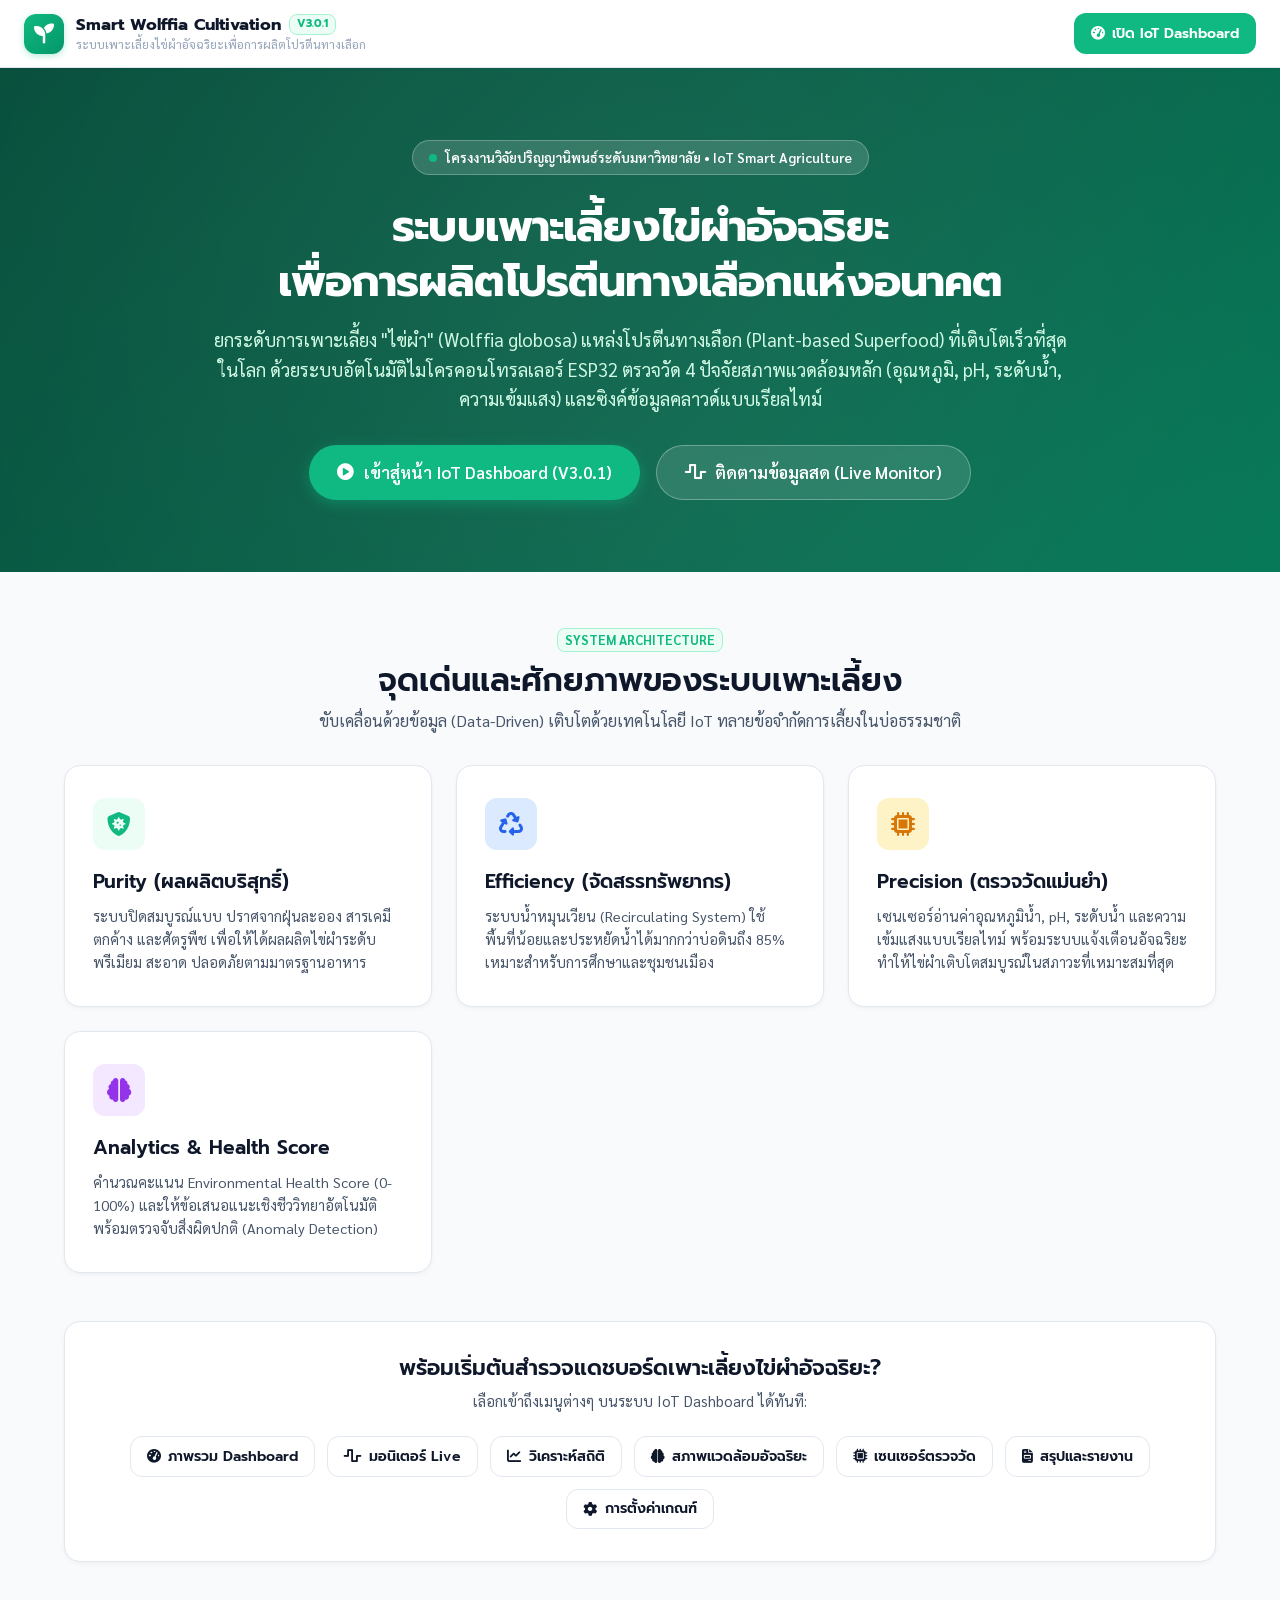
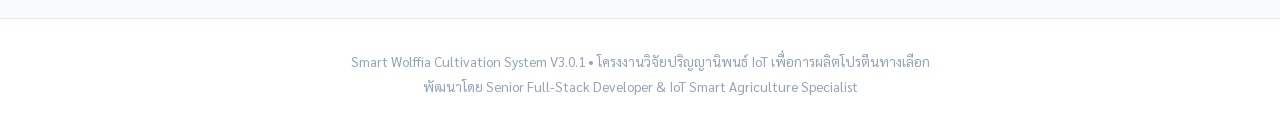
==== commit 1665b588: "Add files via upload" ====
--- a/index.html
+++ b/index.html
@@ -183,7 +183,7 @@
       <h1 class="hero-title">ระบบเพาะเลี้ยงไข่ผำอัจฉริยะ<br>เพื่อการผลิตโปรตีนทางเลือกแห่งอนาคต</h1>
       <p class="hero-subtitle">
         ยกระดับการเพาะเลี้ยง "ไข่ผำ" (Wolffia globosa) แหล่งโปรตีนทางเลือก (Plant-based Superfood) ที่เติบโตเร็วที่สุดในโลก 
-        ด้วยระบบอัตโนมัติไมโครคอนโทรลเลอร์ ESP32 ตรวจวัดอุณหภูมิ, pH, ระดับน้ำ, แสงสว่าง และควบคุมปั๊มน้ำหมุนเวียนแบบเรียลไทม์
+        ด้วยระบบอัตโนมัติไมโครคอนโทรลเลอร์ ESP32 ตรวจวัด 4 ปัจจัยสภาพแวดล้อมหลัก (อุณหภูมิ, pH, ระดับน้ำ, ความเข้มแสง) และซิงค์ข้อมูลคลาวด์แบบเรียลไทม์
       </p>
       <div class="hero-cta-group">
         <a href="dashboard.html" class="btn-hero-primary">
@@ -233,9 +233,9 @@
         <div class="feature-icon" style="background:#fef3c7; color:#d97706">
           <i class="fa-solid fa-microchip"></i>
         </div>
-        <h3 style="font-size:1.2rem; margin-bottom:0.6rem">Precision (ควบคุมแม่นยำ)</h3>
-        <p style="font-size:0.9rem; color:var(--text-secondary); line-height:1.6">
-          เซ็นเซอร์อ่านค่าอุณหภูมิ, pH, ระดับน้ำ และแสงสว่างแบบเรียลไทม์ พร้อมระบบสั่งงานปั๊มน้ำอัตโนมัติ ทำให้ไข่ผำเติบโตเร็วกว่าบ่อธรรมชาติ
+        <h3 style="font-size:1.2rem; margin-bottom:0.6rem">Precision (ตรวจวัดแม่นยำ)</h3>
+        <p style="font-size:0.9rem; color:var(--text-secondary); line-height:1.6">
+          เซนเซอร์อ่านค่าอุณหภูมิน้ำ, pH, ระดับน้ำ และความเข้มแสงแบบเรียลไทม์ พร้อมระบบแจ้งเตือนอัจฉริยะ ทำให้ไข่ผำเติบโตสมบูรณ์ในสภาวะที่เหมาะสมที่สุด
         </p>
       </div>
 
--- a/styles.css
+++ b/styles.css
@@ -1046,81 +1046,7 @@
   margin-bottom: 1.5rem;
 }
 
-.pump-switch-box {
-  display: flex;
-  align-items: center;
-  justify-content: space-between;
-  padding: 1.5rem;
-  background-color: var(--bg-surface-subtle);
-  border-radius: var(--radius-lg);
-  border: 1px solid var(--border-color);
-  margin-bottom: 1.25rem;
-}
-
-/* Switch Toggle Styling */
-.switch-ui {
-  position: relative;
-  display: inline-block;
-  width: 60px;
-  height: 34px;
-}
-
-.switch-ui input {
-  opacity: 0;
-  width: 0;
-  height: 0;
-}
-
-.slider-ui {
-  position: absolute;
-  cursor: pointer;
-  top: 0; left: 0; right: 0; bottom: 0;
-  background-color: #cbd5e1;
-  transition: 0.3s cubic-bezier(0.4, 0, 0.2, 1);
-  border-radius: 34px;
-}
-
-.slider-ui:before {
-  position: absolute;
-  content: "";
-  height: 26px;
-  width: 26px;
-  left: 4px;
-  bottom: 4px;
-  background-color: white;
-  transition: 0.3s cubic-bezier(0.4, 0, 0.2, 1);
-  border-radius: 50%;
-  box-shadow: 0 2px 4px rgba(0,0,0,0.2);
-}
-
-input:checked + .slider-ui {
-  background-color: var(--color-info);
-}
-
-input:checked + .slider-ui:before {
-  transform: translateX(26px);
-}
-
-/* Animated Pump Icon */
-.pump-anim-container {
-  width: 70px;
-  height: 70px;
-  border-radius: 50%;
-  background-color: #e0f2fe;
-  display: flex;
-  align-items: center;
-  justify-content: center;
-  font-size: 2rem;
-  color: #0284c7;
-}
-
-.pump-anim-container.running i {
-  animation: spinImpeller 1.5s linear infinite;
-}
-
-@keyframes spinImpeller {
-  100% { transform: rotate(360deg); }
-}
+/* Environmental Monitoring Visualizer */
 
 /* Auto Mode Visualizer Flowchart */
 .rule-visualizer {
